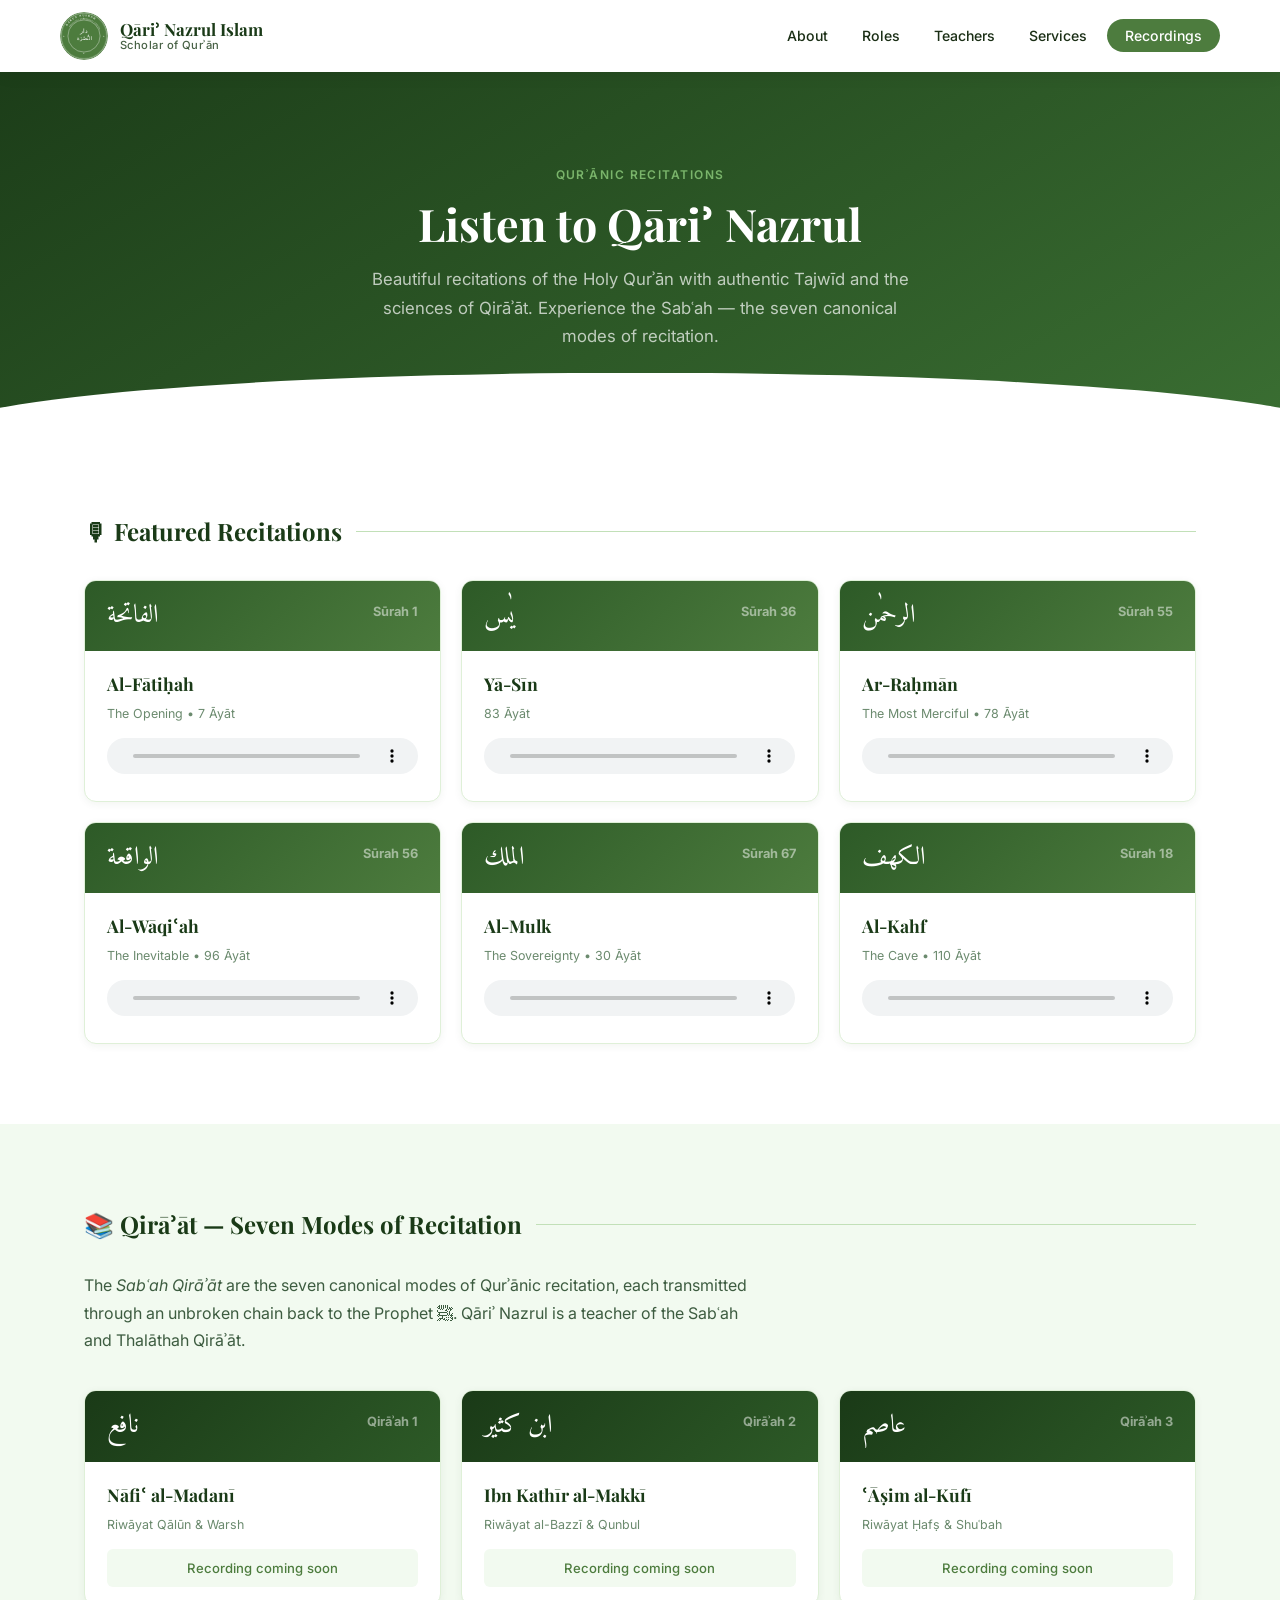
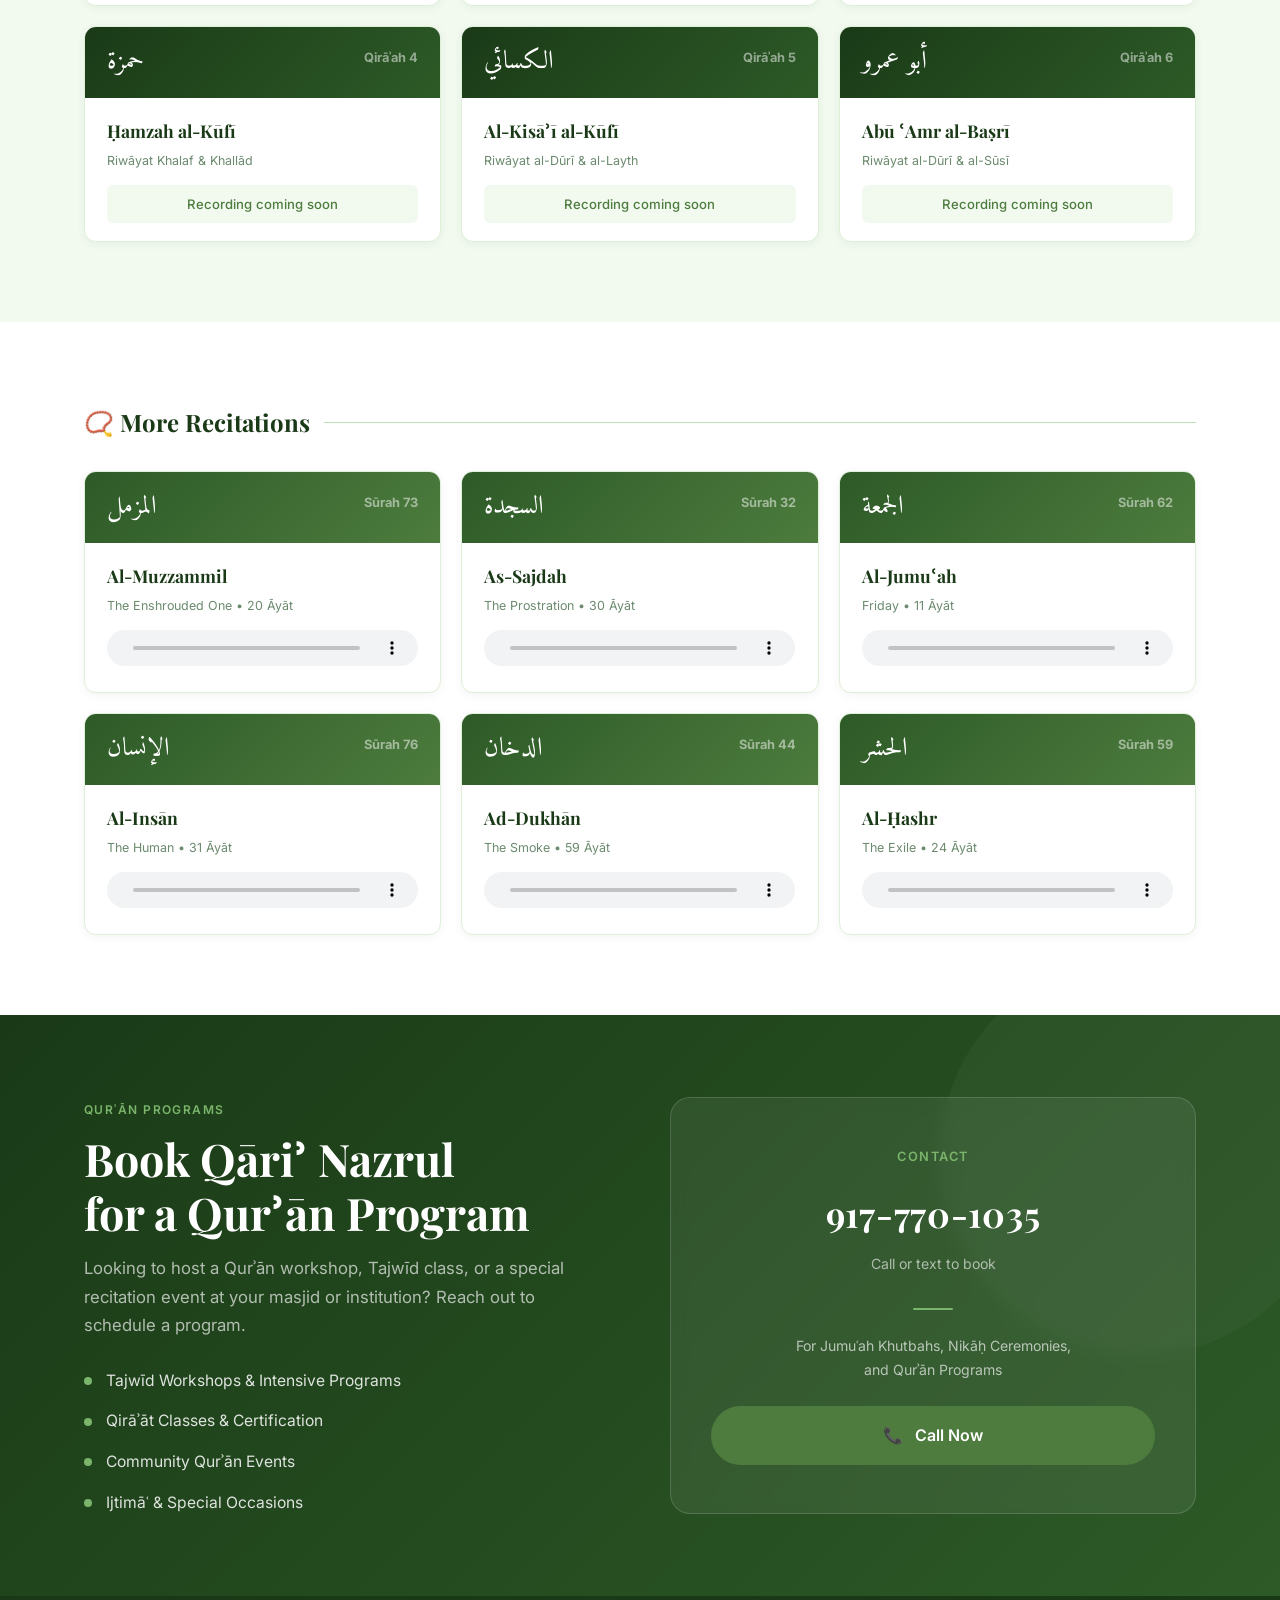
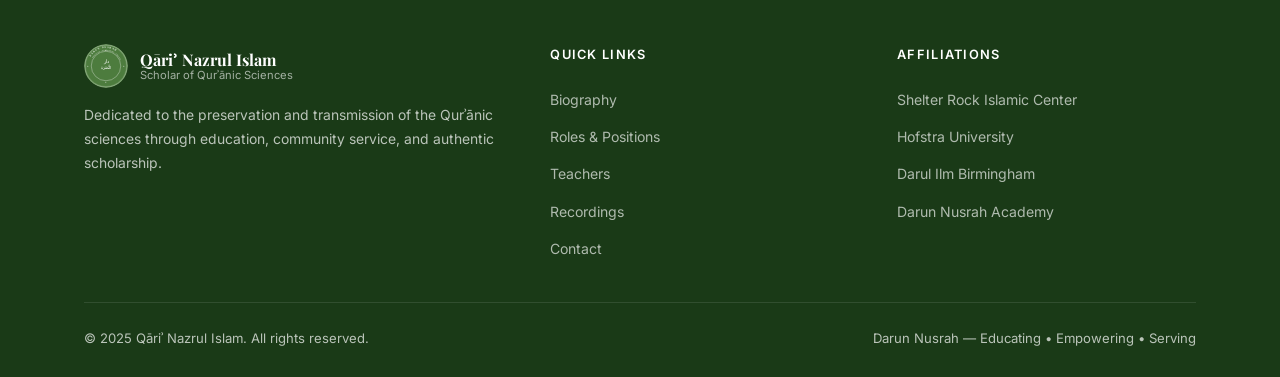
==== recordings.html @ b320df4a "Add Qari Nazrul Islam website with biography, roles, and recordings pages White and green two-page s" ====
<!DOCTYPE html>
<html lang="en">
<head>
  <meta charset="UTF-8">
  <meta name="viewport" content="width=device-width, initial-scale=1.0">
  <title>Recordings — Qāriʾ Nazrul Islam</title>
  <meta name="description" content="Listen to Qurʾānic recitations by Qāriʾ Nazrul Islam — Tajwīd, Sabʿah, and selected Surahs.">
  <link rel="icon" type="image/svg+xml" href="images/logo.svg">
  <link href="https://fonts.googleapis.com/css2?family=Amiri:ital,wght@0,400;0,700;1,400&family=Playfair+Display:ital,wght@0,400;0,600;0,700;1,400&family=Inter:wght@300;400;500;600&display=swap" rel="stylesheet">
  <link rel="stylesheet" href="css/styles.css">
</head>
<body>

  <!-- ── Navbar ──────────────────────────────────────────────── -->
  <nav class="navbar scrolled" id="navbar">
    <div class="nav-inner">
      <a href="index.html" class="nav-brand">
        <div class="nav-logo"><img src="images/logo.svg" alt="Darun Nusrah Logo"></div>
        <div class="nav-name" style="color:var(--green-900)">
          Qāriʾ Nazrul Islam
          <span>Scholar of Qurʾān</span>
        </div>
      </a>
      <button class="hamburger" id="hamburger" aria-label="Toggle menu">
        <span></span><span></span><span></span>
      </button>
      <ul class="nav-links" id="nav-links">
        <li><a href="index.html#about">About</a></li>
        <li><a href="index.html#roles">Roles</a></li>
        <li><a href="index.html#scholars">Teachers</a></li>
        <li><a href="index.html#services">Services</a></li>
        <li><a href="recordings.html" class="btn-nav">Recordings</a></li>
      </ul>
    </div>
  </nav>

  <!-- ── Page Hero ───────────────────────────────────────────── -->
  <section class="page-hero">
    <div class="container">
      <span class="section-label">Qurʾānic Recitations</span>
      <h1 class="section-title">Listen to Qāriʾ Nazrul</h1>
      <p class="section-subtitle">
        Beautiful recitations of the Holy Qurʾān with authentic Tajwīd and the sciences of Qirāʾāt.
        Experience the Sabʿah — the seven canonical modes of recitation.
      </p>
    </div>
  </section>

  <!-- ── Featured Recitations ────────────────────────────────── -->
  <section class="recordings-section" style="padding-top:80px;background:var(--white);">
    <div class="container">
      <h2 class="rec-category-title">🎙 Featured Recitations</h2>
      <div class="rec-grid">

        <div class="rec-card">
          <div class="rec-card-header">
            <div class="rec-arabic">الفاتحة</div>
            <div class="rec-number">Sūrah 1</div>
          </div>
          <div class="rec-card-body">
            <div class="rec-surah-name">Al-Fātiḥah</div>
            <div class="rec-meta">The Opening &bull; 7 Āyāt</div>
            <audio class="rec-audio" controls src="audio/al-fatiha.mp3">
              Your browser does not support the audio element.
            </audio>
          </div>
        </div>

        <div class="rec-card">
          <div class="rec-card-header">
            <div class="rec-arabic">يٰس</div>
            <div class="rec-number">Sūrah 36</div>
          </div>
          <div class="rec-card-body">
            <div class="rec-surah-name">Yā-Sīn</div>
            <div class="rec-meta">83 Āyāt</div>
            <audio class="rec-audio" controls src="audio/yasin.mp3">
              Your browser does not support the audio element.
            </audio>
          </div>
        </div>

        <div class="rec-card">
          <div class="rec-card-header">
            <div class="rec-arabic">الرحمٰن</div>
            <div class="rec-number">Sūrah 55</div>
          </div>
          <div class="rec-card-body">
            <div class="rec-surah-name">Ar-Raḥmān</div>
            <div class="rec-meta">The Most Merciful &bull; 78 Āyāt</div>
            <audio class="rec-audio" controls src="audio/ar-rahman.mp3">
              Your browser does not support the audio element.
            </audio>
          </div>
        </div>

        <div class="rec-card">
          <div class="rec-card-header">
            <div class="rec-arabic">الواقعة</div>
            <div class="rec-number">Sūrah 56</div>
          </div>
          <div class="rec-card-body">
            <div class="rec-surah-name">Al-Wāqiʿah</div>
            <div class="rec-meta">The Inevitable &bull; 96 Āyāt</div>
            <audio class="rec-audio" controls src="audio/al-waqiah.mp3">
              Your browser does not support the audio element.
            </audio>
          </div>
        </div>

        <div class="rec-card">
          <div class="rec-card-header">
            <div class="rec-arabic">الملك</div>
            <div class="rec-number">Sūrah 67</div>
          </div>
          <div class="rec-card-body">
            <div class="rec-surah-name">Al-Mulk</div>
            <div class="rec-meta">The Sovereignty &bull; 30 Āyāt</div>
            <audio class="rec-audio" controls src="audio/al-mulk.mp3">
              Your browser does not support the audio element.
            </audio>
          </div>
        </div>

        <div class="rec-card">
          <div class="rec-card-header">
            <div class="rec-arabic">الكهف</div>
            <div class="rec-number">Sūrah 18</div>
          </div>
          <div class="rec-card-body">
            <div class="rec-surah-name">Al-Kahf</div>
            <div class="rec-meta">The Cave &bull; 110 Āyāt</div>
            <audio class="rec-audio" controls src="audio/al-kahf.mp3">
              Your browser does not support the audio element.
            </audio>
          </div>
        </div>

      </div>
    </div>
  </section>

  <!-- ── Qirāʾāt Recitations ─────────────────────────────────── -->
  <section class="recordings-section" style="background:var(--green-50);padding:80px 0;">
    <div class="container">
      <h2 class="rec-category-title">📚 Qirāʾāt — Seven Modes of Recitation</h2>
      <p style="color:var(--text-mid);margin-bottom:36px;max-width:680px;">
        The <em>Sabʿah Qirāʾāt</em> are the seven canonical modes of Qurʾānic recitation, each
        transmitted through an unbroken chain back to the Prophet ﷺ. Qāriʾ Nazrul is a teacher
        of the Sabʿah and Thalāthah Qirāʾāt.
      </p>
      <div class="rec-grid">

        <div class="rec-card">
          <div class="rec-card-header" style="background:linear-gradient(135deg,#1a3a17,#2d5a27)">
            <div class="rec-arabic">نافع</div>
            <div class="rec-number">Qirāʾah 1</div>
          </div>
          <div class="rec-card-body">
            <div class="rec-surah-name">Nāfiʿ al-Madanī</div>
            <div class="rec-meta">Riwāyat Qālūn &amp; Warsh</div>
            <div class="rec-coming-soon">Recording coming soon</div>
          </div>
        </div>

        <div class="rec-card">
          <div class="rec-card-header" style="background:linear-gradient(135deg,#1a3a17,#2d5a27)">
            <div class="rec-arabic">ابن كثير</div>
            <div class="rec-number">Qirāʾah 2</div>
          </div>
          <div class="rec-card-body">
            <div class="rec-surah-name">Ibn Kathīr al-Makkī</div>
            <div class="rec-meta">Riwāyat al-Bazzī &amp; Qunbul</div>
            <div class="rec-coming-soon">Recording coming soon</div>
          </div>
        </div>

        <div class="rec-card">
          <div class="rec-card-header" style="background:linear-gradient(135deg,#1a3a17,#2d5a27)">
            <div class="rec-arabic">عاصم</div>
            <div class="rec-number">Qirāʾah 3</div>
          </div>
          <div class="rec-card-body">
            <div class="rec-surah-name">ʿĀṣim al-Kūfī</div>
            <div class="rec-meta">Riwāyat Ḥafṣ &amp; Shuʿbah</div>
            <div class="rec-coming-soon">Recording coming soon</div>
          </div>
        </div>

        <div class="rec-card">
          <div class="rec-card-header" style="background:linear-gradient(135deg,#1a3a17,#2d5a27)">
            <div class="rec-arabic">حمزة</div>
            <div class="rec-number">Qirāʾah 4</div>
          </div>
          <div class="rec-card-body">
            <div class="rec-surah-name">Ḥamzah al-Kūfī</div>
            <div class="rec-meta">Riwāyat Khalaf &amp; Khallād</div>
            <div class="rec-coming-soon">Recording coming soon</div>
          </div>
        </div>

        <div class="rec-card">
          <div class="rec-card-header" style="background:linear-gradient(135deg,#1a3a17,#2d5a27)">
            <div class="rec-arabic">الكسائي</div>
            <div class="rec-number">Qirāʾah 5</div>
          </div>
          <div class="rec-card-body">
            <div class="rec-surah-name">Al-Kisāʾī al-Kūfī</div>
            <div class="rec-meta">Riwāyat al-Dūrī &amp; al-Layth</div>
            <div class="rec-coming-soon">Recording coming soon</div>
          </div>
        </div>

        <div class="rec-card">
          <div class="rec-card-header" style="background:linear-gradient(135deg,#1a3a17,#2d5a27)">
            <div class="rec-arabic">أبو عمرو</div>
            <div class="rec-number">Qirāʾah 6</div>
          </div>
          <div class="rec-card-body">
            <div class="rec-surah-name">Abū ʿAmr al-Baṣrī</div>
            <div class="rec-meta">Riwāyat al-Dūrī &amp; al-Sūsī</div>
            <div class="rec-coming-soon">Recording coming soon</div>
          </div>
        </div>

      </div>
    </div>
  </section>

  <!-- ── More Surahs ─────────────────────────────────────────── -->
  <section class="recordings-section" style="background:var(--white);padding:80px 0;">
    <div class="container">
      <h2 class="rec-category-title">📿 More Recitations</h2>
      <div class="rec-grid">

        <div class="rec-card">
          <div class="rec-card-header">
            <div class="rec-arabic">المزمل</div>
            <div class="rec-number">Sūrah 73</div>
          </div>
          <div class="rec-card-body">
            <div class="rec-surah-name">Al-Muzzammil</div>
            <div class="rec-meta">The Enshrouded One &bull; 20 Āyāt</div>
            <audio class="rec-audio" controls src="audio/al-muzzammil.mp3">
              Your browser does not support the audio element.
            </audio>
          </div>
        </div>

        <div class="rec-card">
          <div class="rec-card-header">
            <div class="rec-arabic">السجدة</div>
            <div class="rec-number">Sūrah 32</div>
          </div>
          <div class="rec-card-body">
            <div class="rec-surah-name">As-Sajdah</div>
            <div class="rec-meta">The Prostration &bull; 30 Āyāt</div>
            <audio class="rec-audio" controls src="audio/as-sajdah.mp3">
              Your browser does not support the audio element.
            </audio>
          </div>
        </div>

        <div class="rec-card">
          <div class="rec-card-header">
            <div class="rec-arabic">الجمعة</div>
            <div class="rec-number">Sūrah 62</div>
          </div>
          <div class="rec-card-body">
            <div class="rec-surah-name">Al-Jumuʿah</div>
            <div class="rec-meta">Friday &bull; 11 Āyāt</div>
            <audio class="rec-audio" controls src="audio/al-jumuah.mp3">
              Your browser does not support the audio element.
            </audio>
          </div>
        </div>

        <div class="rec-card">
          <div class="rec-card-header">
            <div class="rec-arabic">الإنسان</div>
            <div class="rec-number">Sūrah 76</div>
          </div>
          <div class="rec-card-body">
            <div class="rec-surah-name">Al-Insān</div>
            <div class="rec-meta">The Human &bull; 31 Āyāt</div>
            <audio class="rec-audio" controls src="audio/al-insan.mp3">
              Your browser does not support the audio element.
            </audio>
          </div>
        </div>

        <div class="rec-card">
          <div class="rec-card-header">
            <div class="rec-arabic">الدخان</div>
            <div class="rec-number">Sūrah 44</div>
          </div>
          <div class="rec-card-body">
            <div class="rec-surah-name">Ad-Dukhān</div>
            <div class="rec-meta">The Smoke &bull; 59 Āyāt</div>
            <audio class="rec-audio" controls src="audio/ad-dukhan.mp3">
              Your browser does not support the audio element.
            </audio>
          </div>
        </div>

        <div class="rec-card">
          <div class="rec-card-header">
            <div class="rec-arabic">الحشر</div>
            <div class="rec-number">Sūrah 59</div>
          </div>
          <div class="rec-card-body">
            <div class="rec-surah-name">Al-Ḥashr</div>
            <div class="rec-meta">The Exile &bull; 24 Āyāt</div>
            <audio class="rec-audio" controls src="audio/al-hashr.mp3">
              Your browser does not support the audio element.
            </audio>
          </div>
        </div>

      </div>
    </div>
  </section>

  <!-- ── Contact CTA ─────────────────────────────────────────── -->
  <section class="services" style="padding:80px 0;">
    <div class="container">
      <div class="services-inner" style="grid-template-columns:1fr 1fr;gap:60px;align-items:center">
        <div>
          <span class="section-label">Qurʾān Programs</span>
          <h2 class="section-title">Book Qāriʾ Nazrul<br>for a Qurʾān Program</h2>
          <p class="section-subtitle">
            Looking to host a Qurʾān workshop, Tajwīd class, or a special recitation event at
            your masjid or institution? Reach out to schedule a program.
          </p>
          <ul class="services-list" style="margin-top:28px">
            <li>Tajwīd Workshops &amp; Intensive Programs</li>
            <li>Qirāʾāt Classes &amp; Certification</li>
            <li>Community Qurʾān Events</li>
            <li>Ijtimāʿ &amp; Special Occasions</li>
          </ul>
        </div>
        <div class="contact-card">
          <div class="contact-card-label">Contact</div>
          <div class="contact-phone">
            <a href="tel:+19177701035">917-770-1035</a>
          </div>
          <p class="contact-subtext">Call or text to book</p>
          <div class="contact-divider"></div>
          <p style="font-size:.88rem;color:rgba(255,255,255,.65);margin-bottom:24px;">
            For Jumuʿah Khutbahs, Nikāḥ Ceremonies,<br>and Qurʾān Programs
          </p>
          <a href="tel:+19177701035" class="btn btn-primary" style="width:100%;justify-content:center;font-size:1rem;">
            📞 &nbsp; Call Now
          </a>
        </div>
      </div>
    </div>
  </section>

  <!-- ── Footer ──────────────────────────────────────────────── -->
  <footer>
    <div class="container">
      <div class="footer-inner">
        <div>
          <div class="footer-brand">
            <div class="footer-logo"><img src="images/logo.svg" alt="Darun Nusrah"></div>
            <div class="footer-brand-name">
              Qāriʾ Nazrul Islam
              <span>Scholar of Qurʾānic Sciences</span>
            </div>
          </div>
          <p class="footer-desc">
            Dedicated to the preservation and transmission of the Qurʾānic sciences through
            education, community service, and authentic scholarship.
          </p>
        </div>
        <div class="footer-col">
          <h4>Quick Links</h4>
          <ul class="footer-links">
            <li><a href="index.html#about">Biography</a></li>
            <li><a href="index.html#roles">Roles &amp; Positions</a></li>
            <li><a href="index.html#scholars">Teachers</a></li>
            <li><a href="recordings.html">Recordings</a></li>
            <li><a href="index.html#services">Contact</a></li>
          </ul>
        </div>
        <div class="footer-col">
          <h4>Affiliations</h4>
          <ul class="footer-links">
            <li><a href="index.html#roles">Shelter Rock Islamic Center</a></li>
            <li><a href="index.html#roles">Hofstra University</a></li>
            <li><a href="index.html#roles">Darul Ilm Birmingham</a></li>
            <li><a href="index.html#roles">Darun Nusrah Academy</a></li>
          </ul>
        </div>
      </div>
      <div class="footer-bottom">
        <span>&copy; 2025 Qāriʾ Nazrul Islam. All rights reserved.</span>
        <span>Darun Nusrah — Educating &bull; Empowering &bull; Serving</span>
      </div>
    </div>
  </footer>

  <script>
    // Hamburger menu
    const hamburger = document.getElementById('hamburger');
    const navLinks  = document.getElementById('nav-links');
    hamburger.addEventListener('click', () => navLinks.classList.toggle('open'));
    navLinks.querySelectorAll('a').forEach(link => {
      link.addEventListener('click', () => navLinks.classList.remove('open'));
    });
  </script>
</body>
</html>
---- css/styles.css ----
/* ─── Variables ─────────────────────────────────────────────── */
:root {
  --green-900: #1a3a17;
  --green-800: #2d5a27;
  --green-700: #3a6e32;
  --green-600: #4d7c3e;   /* logo green */
  --green-500: #5e9450;
  --green-400: #7ab56b;
  --green-200: #c2e0b8;
  --green-100: #dff0d8;
  --green-50:  #f2faf0;
  --white:     #ffffff;
  --off-white: #f9faf8;
  --text-dark: #1a2e15;
  --text-mid:  #3d5c40;
  --text-light:#6b8a6e;
  --shadow:    0 4px 24px rgba(30,70,25,.12);
  --shadow-lg: 0 8px 40px rgba(30,70,25,.18);
  --radius:    12px;
  --font-serif: 'Playfair Display', Georgia, serif;
  --font-sans:  'Inter', -apple-system, BlinkMacSystemFont, sans-serif;
  --font-arabic:'Amiri', 'Times New Roman', serif;
  --transition: .25s ease;
}

/* ─── Reset ─────────────────────────────────────────────────── */
*, *::before, *::after { box-sizing: border-box; margin: 0; padding: 0; }
html { scroll-behavior: smooth; }
body {
  font-family: var(--font-sans);
  color: var(--text-dark);
  background: var(--white);
  line-height: 1.7;
  overflow-x: hidden;
}
img { max-width: 100%; display: block; }
a  { color: inherit; text-decoration: none; }

/* ─── Utility ────────────────────────────────────────────────── */
.container {
  max-width: 1160px;
  margin: 0 auto;
  padding: 0 24px;
}
.section-label {
  display: inline-block;
  font-size: .75rem;
  font-weight: 600;
  letter-spacing: .12em;
  text-transform: uppercase;
  color: var(--green-600);
  margin-bottom: 12px;
}
.section-title {
  font-family: var(--font-serif);
  font-size: clamp(1.9rem, 4vw, 2.8rem);
  font-weight: 700;
  line-height: 1.2;
  color: var(--green-900);
}
.section-subtitle {
  margin-top: 14px;
  font-size: 1.05rem;
  color: var(--text-mid);
  max-width: 560px;
}
.btn {
  display: inline-flex;
  align-items: center;
  gap: 8px;
  padding: 14px 30px;
  border-radius: 50px;
  font-family: var(--font-sans);
  font-size: .95rem;
  font-weight: 600;
  cursor: pointer;
  transition: var(--transition);
  border: 2px solid transparent;
}
.btn-primary {
  background: var(--green-600);
  color: var(--white);
  border-color: var(--green-600);
}
.btn-primary:hover {
  background: var(--green-700);
  border-color: var(--green-700);
  transform: translateY(-2px);
  box-shadow: var(--shadow);
}
.btn-outline {
  background: transparent;
  color: var(--white);
  border-color: rgba(255,255,255,.7);
}
.btn-outline:hover {
  background: rgba(255,255,255,.1);
  border-color: var(--white);
  transform: translateY(-2px);
}
.btn-outline-green {
  background: transparent;
  color: var(--green-600);
  border-color: var(--green-600);
}
.btn-outline-green:hover {
  background: var(--green-600);
  color: var(--white);
  transform: translateY(-2px);
}
.divider {
  width: 56px;
  height: 3px;
  background: linear-gradient(90deg, var(--green-600), var(--green-400));
  border-radius: 2px;
  margin: 20px 0;
}

/* ─── Navbar ─────────────────────────────────────────────────── */
.navbar {
  position: fixed;
  top: 0; left: 0; right: 0;
  z-index: 1000;
  padding: 0 24px;
  transition: background var(--transition), box-shadow var(--transition);
}
.navbar.scrolled {
  background: var(--white);
  box-shadow: 0 2px 16px rgba(0,0,0,.08);
}
.nav-inner {
  max-width: 1160px;
  margin: 0 auto;
  height: 72px;
  display: flex;
  align-items: center;
  justify-content: space-between;
}
.nav-brand {
  display: flex;
  align-items: center;
  gap: 12px;
}
.nav-logo {
  width: 48px;
  height: 48px;
  border-radius: 50%;
  overflow: hidden;
  flex-shrink: 0;
}
.nav-logo img { width: 100%; height: 100%; object-fit: cover; }
.nav-name {
  font-family: var(--font-serif);
  font-size: 1.05rem;
  font-weight: 700;
  color: var(--white);
  line-height: 1.2;
  transition: color var(--transition);
}
.navbar.scrolled .nav-name { color: var(--green-900); }
.nav-name span {
  display: block;
  font-family: var(--font-sans);
  font-size: .7rem;
  font-weight: 500;
  opacity: .8;
  letter-spacing: .04em;
}
.nav-links {
  display: flex;
  align-items: center;
  gap: 6px;
  list-style: none;
}
.nav-links a {
  padding: 8px 14px;
  border-radius: 6px;
  font-size: .88rem;
  font-weight: 500;
  color: rgba(255,255,255,.9);
  transition: var(--transition);
}
.navbar.scrolled .nav-links a { color: var(--text-dark); }
.nav-links a:hover {
  background: rgba(255,255,255,.15);
  color: var(--white);
}
.navbar.scrolled .nav-links a:hover {
  background: var(--green-50);
  color: var(--green-700);
}
.nav-links .btn-nav {
  background: var(--green-600);
  color: var(--white) !important;
  padding: 8px 18px;
  border-radius: 50px;
}
.nav-links .btn-nav:hover {
  background: var(--green-700) !important;
  color: var(--white) !important;
}
.hamburger {
  display: none;
  flex-direction: column;
  gap: 5px;
  background: none;
  border: none;
  cursor: pointer;
  padding: 4px;
}
.hamburger span {
  display: block;
  width: 24px;
  height: 2px;
  background: var(--white);
  border-radius: 2px;
  transition: var(--transition);
}
.navbar.scrolled .hamburger span { background: var(--green-900); }

/* ─── Hero ────────────────────────────────────────────────────── */
.hero {
  min-height: 100vh;
  background: linear-gradient(150deg, var(--green-900) 0%, var(--green-800) 40%, var(--green-700) 100%);
  display: flex;
  align-items: center;
  position: relative;
  overflow: hidden;
}
.hero::before {
  content: '';
  position: absolute;
  inset: 0;
  background-image:
    radial-gradient(circle at 20% 50%, rgba(255,255,255,.03) 1px, transparent 1px),
    radial-gradient(circle at 80% 20%, rgba(255,255,255,.03) 1px, transparent 1px);
  background-size: 60px 60px, 80px 80px;
}
.hero::after {
  content: '';
  position: absolute;
  bottom: -2px; left: 0; right: 0;
  height: 80px;
  background: var(--white);
  clip-path: ellipse(55% 100% at 50% 100%);
}
.hero-inner {
  position: relative;
  z-index: 1;
  text-align: center;
  padding: 120px 24px 100px;
  max-width: 800px;
  margin: 0 auto;
}
.hero-logo {
  width: 110px;
  height: 110px;
  border-radius: 50%;
  margin: 0 auto 32px;
  border: 3px solid rgba(255,255,255,.3);
  box-shadow: 0 0 0 8px rgba(255,255,255,.07), var(--shadow-lg);
  overflow: hidden;
  background: var(--green-600);
}
.hero-logo img { width: 100%; height: 100%; object-fit: cover; }
.hero-eyebrow {
  display: inline-block;
  font-size: .8rem;
  font-weight: 600;
  letter-spacing: .16em;
  text-transform: uppercase;
  color: var(--green-400);
  margin-bottom: 16px;
}
.hero-title {
  font-family: var(--font-serif);
  font-size: clamp(2.4rem, 6vw, 4rem);
  font-weight: 700;
  color: var(--white);
  line-height: 1.1;
  margin-bottom: 20px;
}
.hero-subtitle {
  font-size: clamp(1rem, 2vw, 1.2rem);
  color: rgba(255,255,255,.75);
  margin-bottom: 14px;
}
.hero-tagline {
  font-family: var(--font-arabic);
  font-size: 1.1rem;
  color: var(--green-400);
  margin-bottom: 40px;
  font-style: italic;
}
.hero-actions {
  display: flex;
  gap: 14px;
  justify-content: center;
  flex-wrap: wrap;
}
.hero-scroll {
  position: absolute;
  bottom: 100px;
  left: 50%;
  transform: translateX(-50%);
  display: flex;
  flex-direction: column;
  align-items: center;
  gap: 8px;
  color: rgba(255,255,255,.5);
  font-size: .75rem;
  letter-spacing: .08em;
  animation: bounce 2.5s infinite;
}
.hero-scroll::after {
  content: '';
  width: 1.5px;
  height: 32px;
  background: rgba(255,255,255,.3);
}
@keyframes bounce {
  0%, 100% { transform: translateX(-50%) translateY(0); }
  50%       { transform: translateX(-50%) translateY(6px); }
}

/* ─── About ─────────────────────────────────────────────────── */
.about {
  padding: 100px 0;
  background: var(--white);
}
.about-grid {
  display: grid;
  grid-template-columns: 1fr 1.6fr;
  gap: 72px;
  align-items: center;
}
.about-visual {
  position: relative;
}
.about-portrait {
  width: 100%;
  aspect-ratio: 3/4;
  border-radius: var(--radius);
  background: linear-gradient(135deg, var(--green-50), var(--green-100));
  display: flex;
  align-items: center;
  justify-content: center;
  box-shadow: var(--shadow-lg);
  overflow: hidden;
}
.about-portrait-logo {
  width: 65%;
  opacity: .25;
}
.about-badge {
  position: absolute;
  bottom: -20px;
  right: -20px;
  background: var(--green-600);
  color: var(--white);
  border-radius: var(--radius);
  padding: 20px 24px;
  box-shadow: var(--shadow);
  text-align: center;
}
.about-badge-num {
  font-family: var(--font-serif);
  font-size: 2.4rem;
  font-weight: 700;
  line-height: 1;
}
.about-badge-text {
  font-size: .78rem;
  opacity: .85;
  margin-top: 4px;
}
.about-body p {
  color: var(--text-mid);
  margin-bottom: 18px;
  font-size: 1.02rem;
}
.about-body p:last-child { margin-bottom: 0; }
.about-highlight {
  display: flex;
  gap: 16px;
  background: var(--green-50);
  border-left: 4px solid var(--green-600);
  border-radius: 0 var(--radius) var(--radius) 0;
  padding: 18px 22px;
  margin: 24px 0;
}
.about-highlight-icon {
  font-size: 1.4rem;
  flex-shrink: 0;
}
.about-highlight p {
  margin: 0;
  font-size: .95rem;
  font-style: italic;
  color: var(--green-800);
}

/* ─── Roles ─────────────────────────────────────────────────── */
.roles {
  padding: 100px 0;
  background: var(--green-50);
}
.roles-header { text-align: center; margin-bottom: 56px; }
.roles-header .section-subtitle { margin: 14px auto 0; }
.roles-grid {
  display: grid;
  grid-template-columns: repeat(3, 1fr);
  gap: 24px;
}
.role-card {
  background: var(--white);
  border-radius: var(--radius);
  padding: 32px 28px;
  box-shadow: var(--shadow);
  transition: var(--transition);
  border-top: 4px solid var(--green-200);
  position: relative;
  overflow: hidden;
}
.role-card::after {
  content: '';
  position: absolute;
  top: 0; left: 0; right: 0;
  height: 4px;
  background: linear-gradient(90deg, var(--green-600), var(--green-400));
  transform: scaleX(0);
  transform-origin: left;
  transition: transform var(--transition);
}
.role-card:hover { transform: translateY(-4px); box-shadow: var(--shadow-lg); }
.role-card:hover::after { transform: scaleX(1); }
.role-icon {
  width: 52px;
  height: 52px;
  border-radius: 12px;
  background: var(--green-50);
  display: flex;
  align-items: center;
  justify-content: center;
  font-size: 1.5rem;
  margin-bottom: 20px;
}
.role-title {
  font-family: var(--font-serif);
  font-size: 1.12rem;
  font-weight: 700;
  color: var(--green-900);
  margin-bottom: 6px;
}
.role-org {
  font-size: .82rem;
  font-weight: 600;
  color: var(--green-600);
  letter-spacing: .04em;
  text-transform: uppercase;
  margin-bottom: 12px;
}
.role-desc {
  font-size: .9rem;
  color: var(--text-light);
  line-height: 1.6;
}

/* ─── Teachers ────────────────────────────────────────────────── */
.teachers {
  padding: 100px 0;
  background: var(--white);
}
.teachers-header { margin-bottom: 48px; }
.teachers-grid {
  display: grid;
  grid-template-columns: repeat(4, 1fr);
  gap: 20px;
  margin-top: 48px;
}
.teacher-card {
  background: var(--green-50);
  border-radius: var(--radius);
  padding: 28px 20px;
  text-align: center;
  transition: var(--transition);
}
.teacher-card:hover { background: var(--green-100); transform: translateY(-2px); }
.teacher-initial {
  width: 56px;
  height: 56px;
  border-radius: 50%;
  background: var(--green-600);
  color: var(--white);
  font-family: var(--font-serif);
  font-size: 1.4rem;
  display: flex;
  align-items: center;
  justify-content: center;
  margin: 0 auto 16px;
}
.teacher-name {
  font-family: var(--font-serif);
  font-size: 1rem;
  font-weight: 700;
  color: var(--green-900);
  margin-bottom: 6px;
}
.teacher-role { font-size: .82rem; color: var(--text-light); }

/* ─── Services ────────────────────────────────────────────────── */
.services {
  padding: 100px 0;
  background: linear-gradient(135deg, var(--green-900) 0%, var(--green-800) 100%);
  position: relative;
  overflow: hidden;
}
.services::before {
  content: '';
  position: absolute;
  top: -60px; right: -60px;
  width: 400px; height: 400px;
  border-radius: 50%;
  background: rgba(255,255,255,.03);
}
.services-inner {
  position: relative;
  z-index: 1;
  display: grid;
  grid-template-columns: 1fr 1fr;
  gap: 80px;
  align-items: center;
}
.services .section-label { color: var(--green-400); }
.services .section-title { color: var(--white); }
.services .section-subtitle { color: rgba(255,255,255,.65); }
.services-list {
  list-style: none;
  margin-top: 32px;
  display: flex;
  flex-direction: column;
  gap: 14px;
}
.services-list li {
  display: flex;
  align-items: center;
  gap: 14px;
  color: rgba(255,255,255,.85);
  font-size: .98rem;
}
.services-list li::before {
  content: '';
  width: 8px;
  height: 8px;
  border-radius: 50%;
  background: var(--green-400);
  flex-shrink: 0;
}
.contact-card {
  background: rgba(255,255,255,.07);
  border: 1px solid rgba(255,255,255,.15);
  border-radius: 20px;
  padding: 48px 40px;
  text-align: center;
  backdrop-filter: blur(8px);
}
.contact-card-label {
  font-size: .8rem;
  font-weight: 600;
  letter-spacing: .12em;
  text-transform: uppercase;
  color: var(--green-400);
  margin-bottom: 16px;
}
.contact-phone {
  font-family: var(--font-serif);
  font-size: 2.2rem;
  font-weight: 700;
  color: var(--white);
  margin-bottom: 8px;
  letter-spacing: .02em;
}
.contact-phone a {
  color: inherit;
  transition: color var(--transition);
}
.contact-phone a:hover { color: var(--green-400); }
.contact-subtext {
  font-size: .88rem;
  color: rgba(255,255,255,.6);
  margin-bottom: 32px;
}
.contact-divider {
  width: 40px;
  height: 2px;
  background: var(--green-400);
  margin: 24px auto;
  border-radius: 2px;
}
.contact-card .btn-primary { width: 100%; justify-content: center; font-size: 1rem; }

/* ─── Recordings CTA ─────────────────────────────────────────── */
.recordings-cta {
  padding: 80px 0;
  background: var(--off-white);
}
.recordings-cta-inner {
  display: flex;
  align-items: center;
  justify-content: space-between;
  gap: 32px;
  flex-wrap: wrap;
}
.recordings-cta-text .section-title { font-size: 1.9rem; }
.recordings-cta-text p { color: var(--text-mid); margin-top: 10px; }

/* ─── Footer ─────────────────────────────────────────────────── */
footer {
  background: var(--green-900);
  color: rgba(255,255,255,.7);
  padding: 48px 0 28px;
}
.footer-inner {
  display: grid;
  grid-template-columns: 1.4fr 1fr 1fr;
  gap: 48px;
  margin-bottom: 40px;
}
.footer-brand {
  display: flex;
  align-items: center;
  gap: 12px;
  margin-bottom: 16px;
}
.footer-logo {
  width: 44px;
  height: 44px;
  border-radius: 50%;
  overflow: hidden;
}
.footer-logo img { width: 100%; }
.footer-brand-name {
  font-family: var(--font-serif);
  font-size: 1rem;
  font-weight: 700;
  color: var(--white);
  line-height: 1.2;
}
.footer-brand-name span {
  display: block;
  font-family: var(--font-sans);
  font-size: .7rem;
  font-weight: 400;
  opacity: .6;
}
.footer-desc { font-size: .87rem; line-height: 1.7; }
.footer-col h4 {
  font-size: .8rem;
  font-weight: 600;
  letter-spacing: .1em;
  text-transform: uppercase;
  color: var(--white);
  margin-bottom: 20px;
}
.footer-links {
  list-style: none;
  display: flex;
  flex-direction: column;
  gap: 10px;
}
.footer-links a {
  font-size: .88rem;
  color: rgba(255,255,255,.65);
  transition: color var(--transition);
}
.footer-links a:hover { color: var(--green-400); }
.footer-bottom {
  border-top: 1px solid rgba(255,255,255,.1);
  padding-top: 24px;
  display: flex;
  align-items: center;
  justify-content: space-between;
  font-size: .82rem;
  flex-wrap: wrap;
  gap: 12px;
}
.footer-bottom a { color: var(--green-400); }

/* ─── Recordings Page ────────────────────────────────────────── */
.page-hero {
  padding: 160px 0 80px;
  background: linear-gradient(150deg, var(--green-900), var(--green-700));
  text-align: center;
  position: relative;
  overflow: hidden;
}
.page-hero::after {
  content: '';
  position: absolute;
  bottom: -2px; left: 0; right: 0;
  height: 60px;
  background: var(--white);
  clip-path: ellipse(55% 100% at 50% 100%);
}
.page-hero .section-label { color: var(--green-400); }
.page-hero .section-title { color: var(--white); max-width: 600px; margin: 0 auto; }
.page-hero .section-subtitle { color: rgba(255,255,255,.7); margin: 14px auto 0; }

.recordings-section { padding: 80px 0; }
.recordings-section + .recordings-section { padding-top: 0; }

.rec-category-title {
  font-family: var(--font-serif);
  font-size: 1.5rem;
  font-weight: 700;
  color: var(--green-900);
  margin-bottom: 28px;
  display: flex;
  align-items: center;
  gap: 14px;
}
.rec-category-title::after {
  content: '';
  flex: 1;
  height: 1px;
  background: var(--green-200);
}

.rec-grid {
  display: grid;
  grid-template-columns: repeat(3, 1fr);
  gap: 20px;
}
.rec-card {
  background: var(--white);
  border: 1px solid var(--green-100);
  border-radius: var(--radius);
  overflow: hidden;
  transition: var(--transition);
  box-shadow: 0 2px 8px rgba(30,70,25,.06);
}
.rec-card:hover { transform: translateY(-3px); box-shadow: var(--shadow); }
.rec-card-header {
  background: linear-gradient(135deg, var(--green-800), var(--green-600));
  padding: 20px 22px;
  display: flex;
  align-items: flex-start;
  justify-content: space-between;
}
.rec-arabic {
  font-family: var(--font-arabic);
  font-size: 1.6rem;
  color: var(--white);
  direction: rtl;
  line-height: 1.2;
}
.rec-number {
  font-size: .8rem;
  font-weight: 700;
  color: rgba(255,255,255,.5);
  font-family: var(--font-sans);
}
.rec-card-body { padding: 18px 22px; }
.rec-surah-name {
  font-family: var(--font-serif);
  font-size: 1.1rem;
  font-weight: 700;
  color: var(--green-900);
  margin-bottom: 4px;
}
.rec-meta {
  font-size: .78rem;
  color: var(--text-light);
  margin-bottom: 14px;
}
.rec-audio {
  width: 100%;
  height: 36px;
  accent-color: var(--green-600);
}
.rec-coming-soon {
  background: var(--green-50);
  border-radius: 6px;
  padding: 8px 14px;
  font-size: .82rem;
  color: var(--green-600);
  font-weight: 500;
  text-align: center;
  border: 1px dashed var(--green-300);
}

/* ─── Responsive ─────────────────────────────────────────────── */
@media (max-width: 1024px) {
  .about-grid          { grid-template-columns: 1fr; gap: 48px; }
  .about-visual        { max-width: 380px; margin: 0 auto; }
  .roles-grid          { grid-template-columns: repeat(2, 1fr); }
  .teachers-grid       { grid-template-columns: repeat(2, 1fr); }
  .services-inner      { grid-template-columns: 1fr; gap: 48px; }
  .footer-inner        { grid-template-columns: 1fr 1fr; }
  .rec-grid            { grid-template-columns: repeat(2, 1fr); }
}
@media (max-width: 768px) {
  .hamburger           { display: flex; }
  .nav-links           { display: none; position: absolute; top: 72px; left: 0; right: 0;
                         background: var(--white); flex-direction: column; padding: 16px;
                         box-shadow: 0 8px 24px rgba(0,0,0,.12); }
  .nav-links.open      { display: flex; }
  .nav-links a         { color: var(--text-dark) !important; padding: 12px 16px; border-radius: 8px; }
  .nav-links a:hover   { background: var(--green-50) !important; color: var(--green-700) !important; }
  .roles-grid          { grid-template-columns: 1fr; }
  .teachers-grid       { grid-template-columns: 1fr 1fr; }
  .footer-inner        { grid-template-columns: 1fr; gap: 32px; }
  .rec-grid            { grid-template-columns: 1fr; }
  .recordings-cta-inner{ flex-direction: column; text-align: center; }
  .hero-actions        { flex-direction: column; align-items: center; }
}
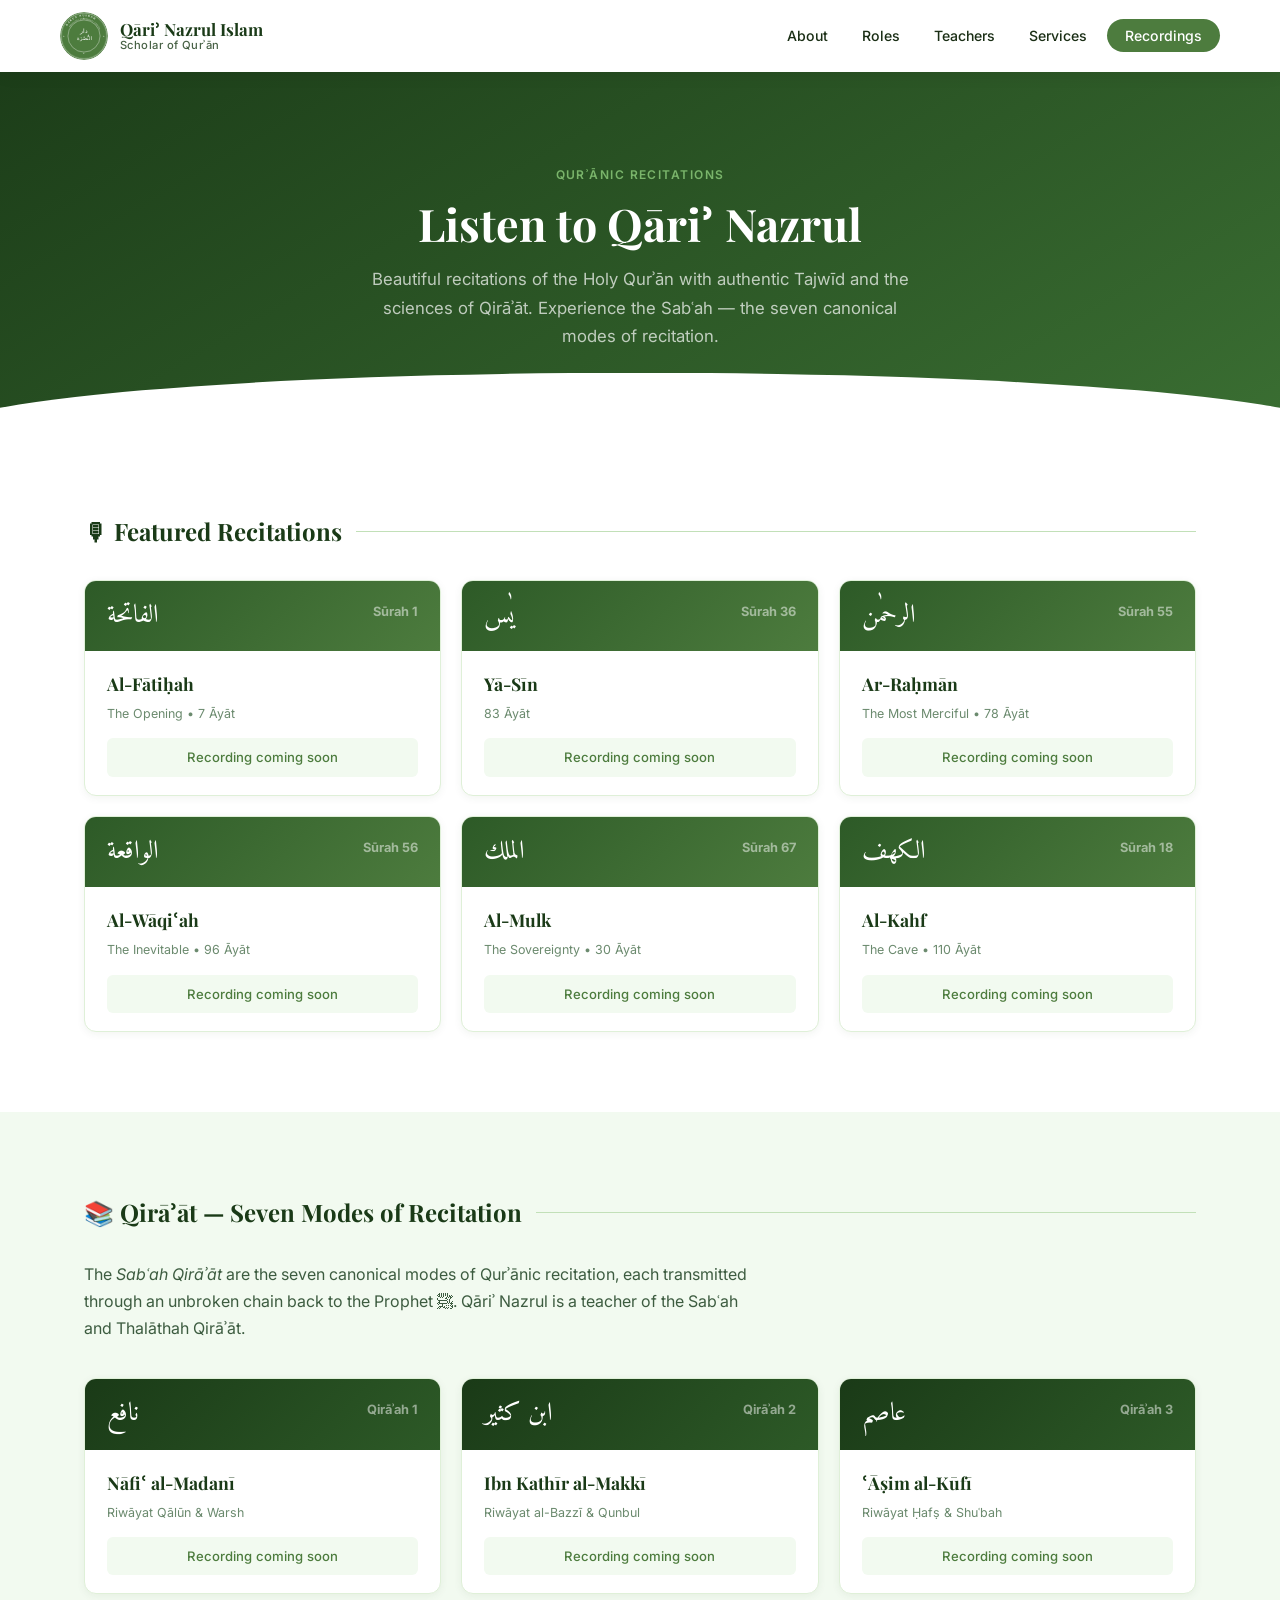
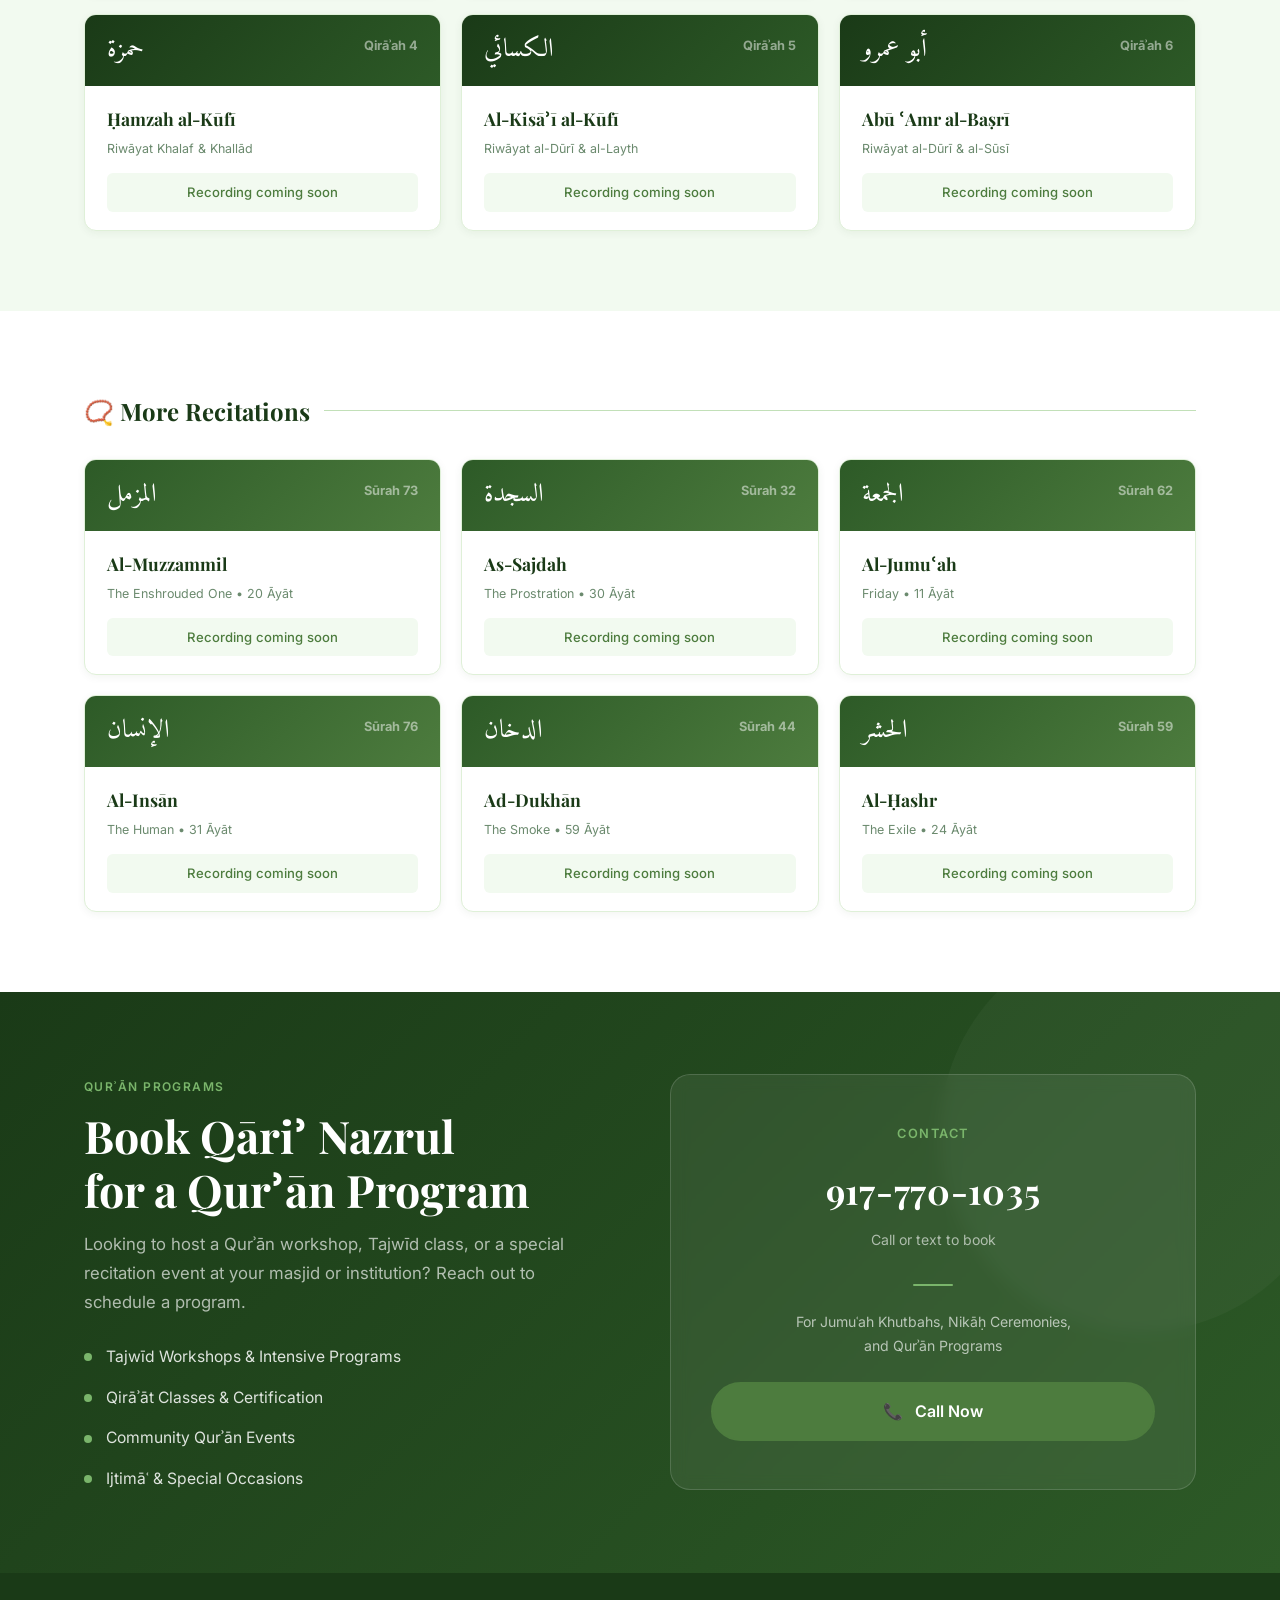
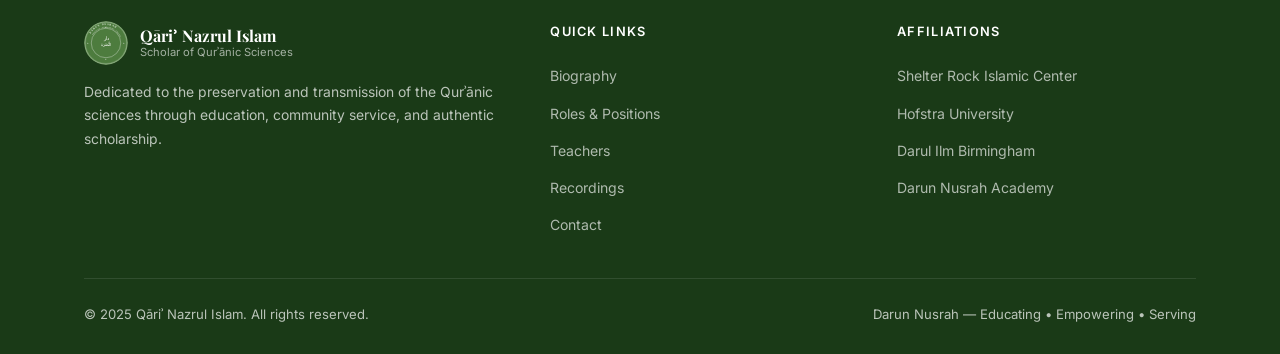
==== commit bd31db78: "Set all recordings to coming soon Co-Authored-By: Claude Sonnet 4.6 <noreply@anthropic.com>" ====
--- a/recordings.html
+++ b/recordings.html
@@ -60,9 +60,7 @@
           <div class="rec-card-body">
             <div class="rec-surah-name">Al-Fātiḥah</div>
             <div class="rec-meta">The Opening &bull; 7 Āyāt</div>
-            <audio class="rec-audio" controls src="audio/al-fatiha.mp3">
-              Your browser does not support the audio element.
-            </audio>
+            <div class="rec-coming-soon">Recording coming soon</div>
           </div>
         </div>
 
@@ -74,9 +72,7 @@
           <div class="rec-card-body">
             <div class="rec-surah-name">Yā-Sīn</div>
             <div class="rec-meta">83 Āyāt</div>
-            <audio class="rec-audio" controls src="audio/yasin.mp3">
-              Your browser does not support the audio element.
-            </audio>
+            <div class="rec-coming-soon">Recording coming soon</div>
           </div>
         </div>
 
@@ -88,9 +84,7 @@
           <div class="rec-card-body">
             <div class="rec-surah-name">Ar-Raḥmān</div>
             <div class="rec-meta">The Most Merciful &bull; 78 Āyāt</div>
-            <audio class="rec-audio" controls src="audio/ar-rahman.mp3">
-              Your browser does not support the audio element.
-            </audio>
+            <div class="rec-coming-soon">Recording coming soon</div>
           </div>
         </div>
 
@@ -102,9 +96,7 @@
           <div class="rec-card-body">
             <div class="rec-surah-name">Al-Wāqiʿah</div>
             <div class="rec-meta">The Inevitable &bull; 96 Āyāt</div>
-            <audio class="rec-audio" controls src="audio/al-waqiah.mp3">
-              Your browser does not support the audio element.
-            </audio>
+            <div class="rec-coming-soon">Recording coming soon</div>
           </div>
         </div>
 
@@ -116,9 +108,7 @@
           <div class="rec-card-body">
             <div class="rec-surah-name">Al-Mulk</div>
             <div class="rec-meta">The Sovereignty &bull; 30 Āyāt</div>
-            <audio class="rec-audio" controls src="audio/al-mulk.mp3">
-              Your browser does not support the audio element.
-            </audio>
+            <div class="rec-coming-soon">Recording coming soon</div>
           </div>
         </div>
 
@@ -130,9 +120,7 @@
           <div class="rec-card-body">
             <div class="rec-surah-name">Al-Kahf</div>
             <div class="rec-meta">The Cave &bull; 110 Āyāt</div>
-            <audio class="rec-audio" controls src="audio/al-kahf.mp3">
-              Your browser does not support the audio element.
-            </audio>
+            <div class="rec-coming-soon">Recording coming soon</div>
           </div>
         </div>
 
@@ -241,9 +229,7 @@
           <div class="rec-card-body">
             <div class="rec-surah-name">Al-Muzzammil</div>
             <div class="rec-meta">The Enshrouded One &bull; 20 Āyāt</div>
-            <audio class="rec-audio" controls src="audio/al-muzzammil.mp3">
-              Your browser does not support the audio element.
-            </audio>
+            <div class="rec-coming-soon">Recording coming soon</div>
           </div>
         </div>
 
@@ -255,9 +241,7 @@
           <div class="rec-card-body">
             <div class="rec-surah-name">As-Sajdah</div>
             <div class="rec-meta">The Prostration &bull; 30 Āyāt</div>
-            <audio class="rec-audio" controls src="audio/as-sajdah.mp3">
-              Your browser does not support the audio element.
-            </audio>
+            <div class="rec-coming-soon">Recording coming soon</div>
           </div>
         </div>
 
@@ -269,9 +253,7 @@
           <div class="rec-card-body">
             <div class="rec-surah-name">Al-Jumuʿah</div>
             <div class="rec-meta">Friday &bull; 11 Āyāt</div>
-            <audio class="rec-audio" controls src="audio/al-jumuah.mp3">
-              Your browser does not support the audio element.
-            </audio>
+            <div class="rec-coming-soon">Recording coming soon</div>
           </div>
         </div>
 
@@ -283,9 +265,7 @@
           <div class="rec-card-body">
             <div class="rec-surah-name">Al-Insān</div>
             <div class="rec-meta">The Human &bull; 31 Āyāt</div>
-            <audio class="rec-audio" controls src="audio/al-insan.mp3">
-              Your browser does not support the audio element.
-            </audio>
+            <div class="rec-coming-soon">Recording coming soon</div>
           </div>
         </div>
 
@@ -297,9 +277,7 @@
           <div class="rec-card-body">
             <div class="rec-surah-name">Ad-Dukhān</div>
             <div class="rec-meta">The Smoke &bull; 59 Āyāt</div>
-            <audio class="rec-audio" controls src="audio/ad-dukhan.mp3">
-              Your browser does not support the audio element.
-            </audio>
+            <div class="rec-coming-soon">Recording coming soon</div>
           </div>
         </div>
 
@@ -311,9 +289,7 @@
           <div class="rec-card-body">
             <div class="rec-surah-name">Al-Ḥashr</div>
             <div class="rec-meta">The Exile &bull; 24 Āyāt</div>
-            <audio class="rec-audio" controls src="audio/al-hashr.mp3">
-              Your browser does not support the audio element.
-            </audio>
+            <div class="rec-coming-soon">Recording coming soon</div>
           </div>
         </div>
 
--- a/css/styles.css
+++ b/css/styles.css
@@ -507,6 +507,25 @@
   margin-bottom: 6px;
 }
 .teacher-role { font-size: .82rem; color: var(--text-light); }
+.teacher-role-boxes { display: flex; flex-direction: column; gap: 8px; margin: 12px 0 8px; }
+.teacher-role-box {
+  background: var(--white);
+  border: 1.5px solid var(--green-200);
+  border-radius: 8px;
+  padding: 8px 12px;
+  text-align: left;
+}
+.teacher-role-box-title {
+  font-size: .78rem;
+  font-weight: 700;
+  color: var(--green-800);
+  line-height: 1.3;
+}
+.teacher-role-box-org {
+  font-size: .72rem;
+  color: var(--text-light);
+  margin-top: 2px;
+}
 
 /* ─── Services ────────────────────────────────────────────────── */
 .services {
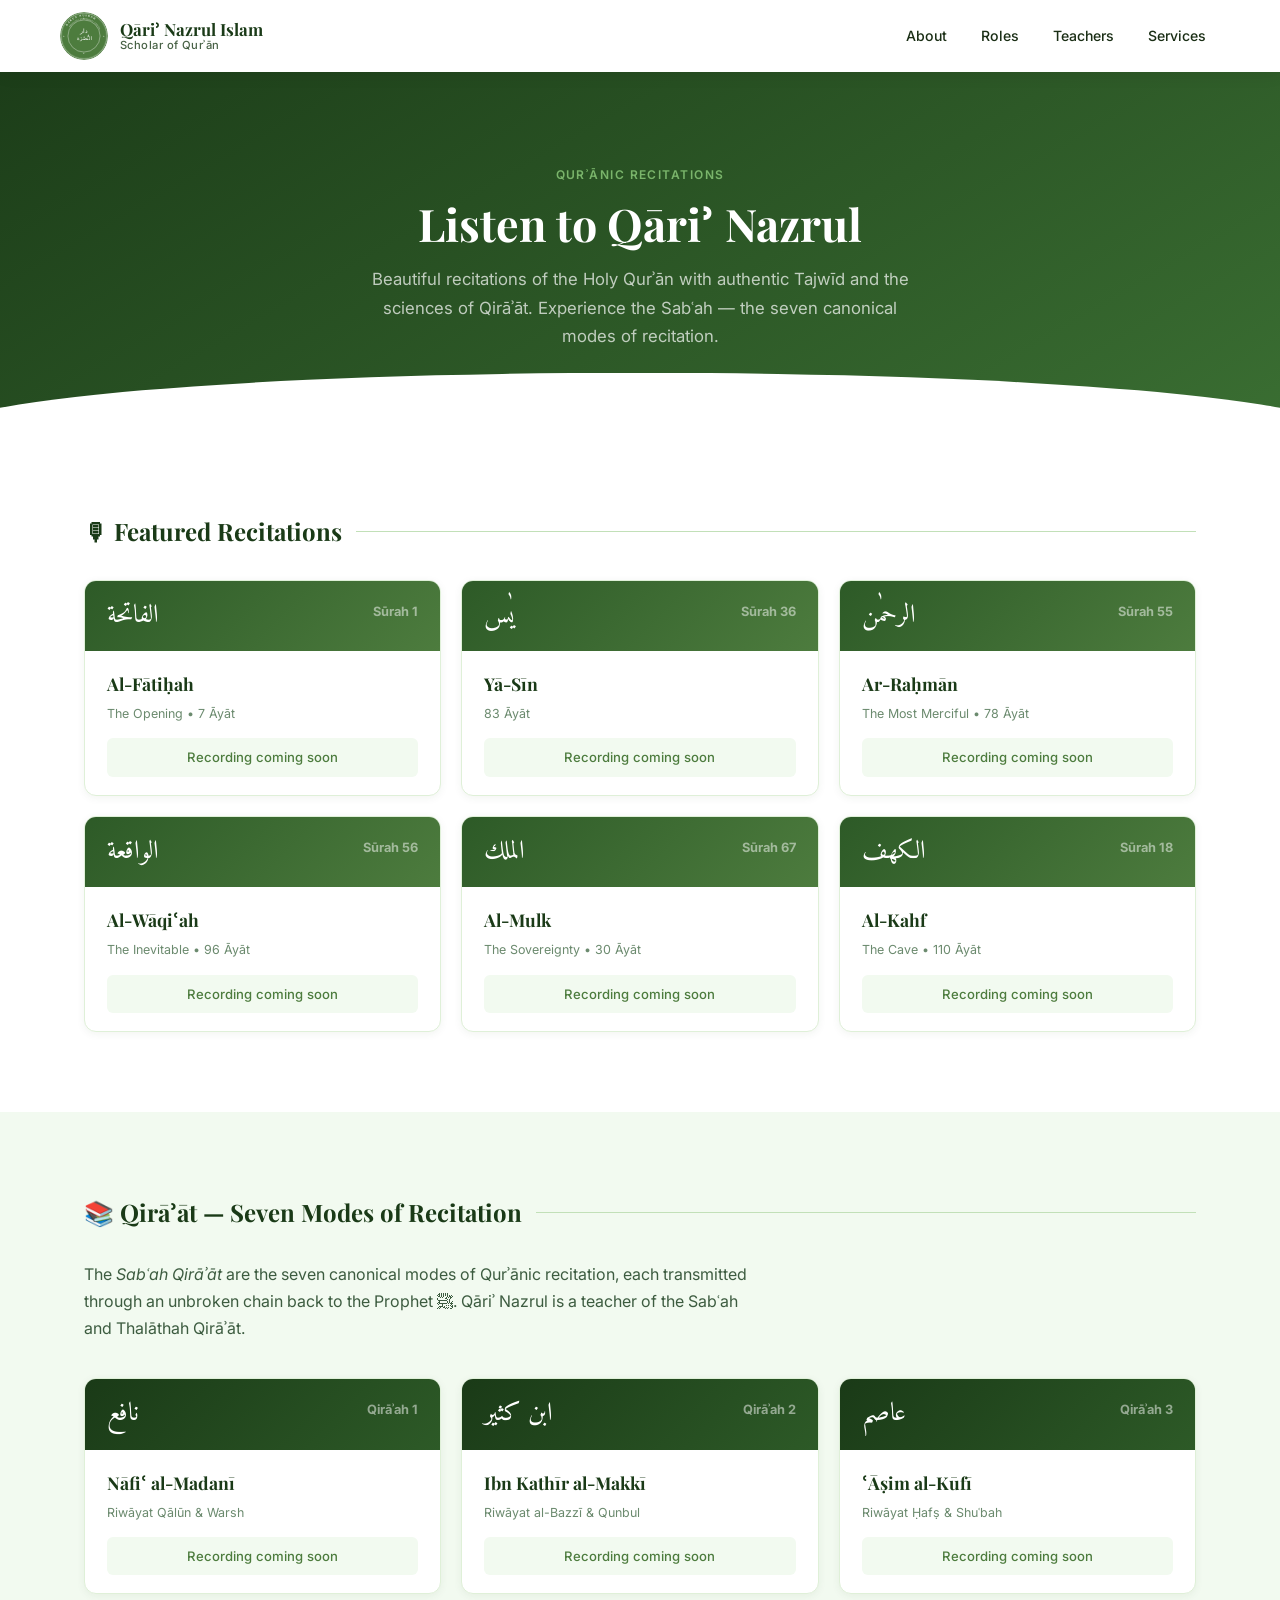
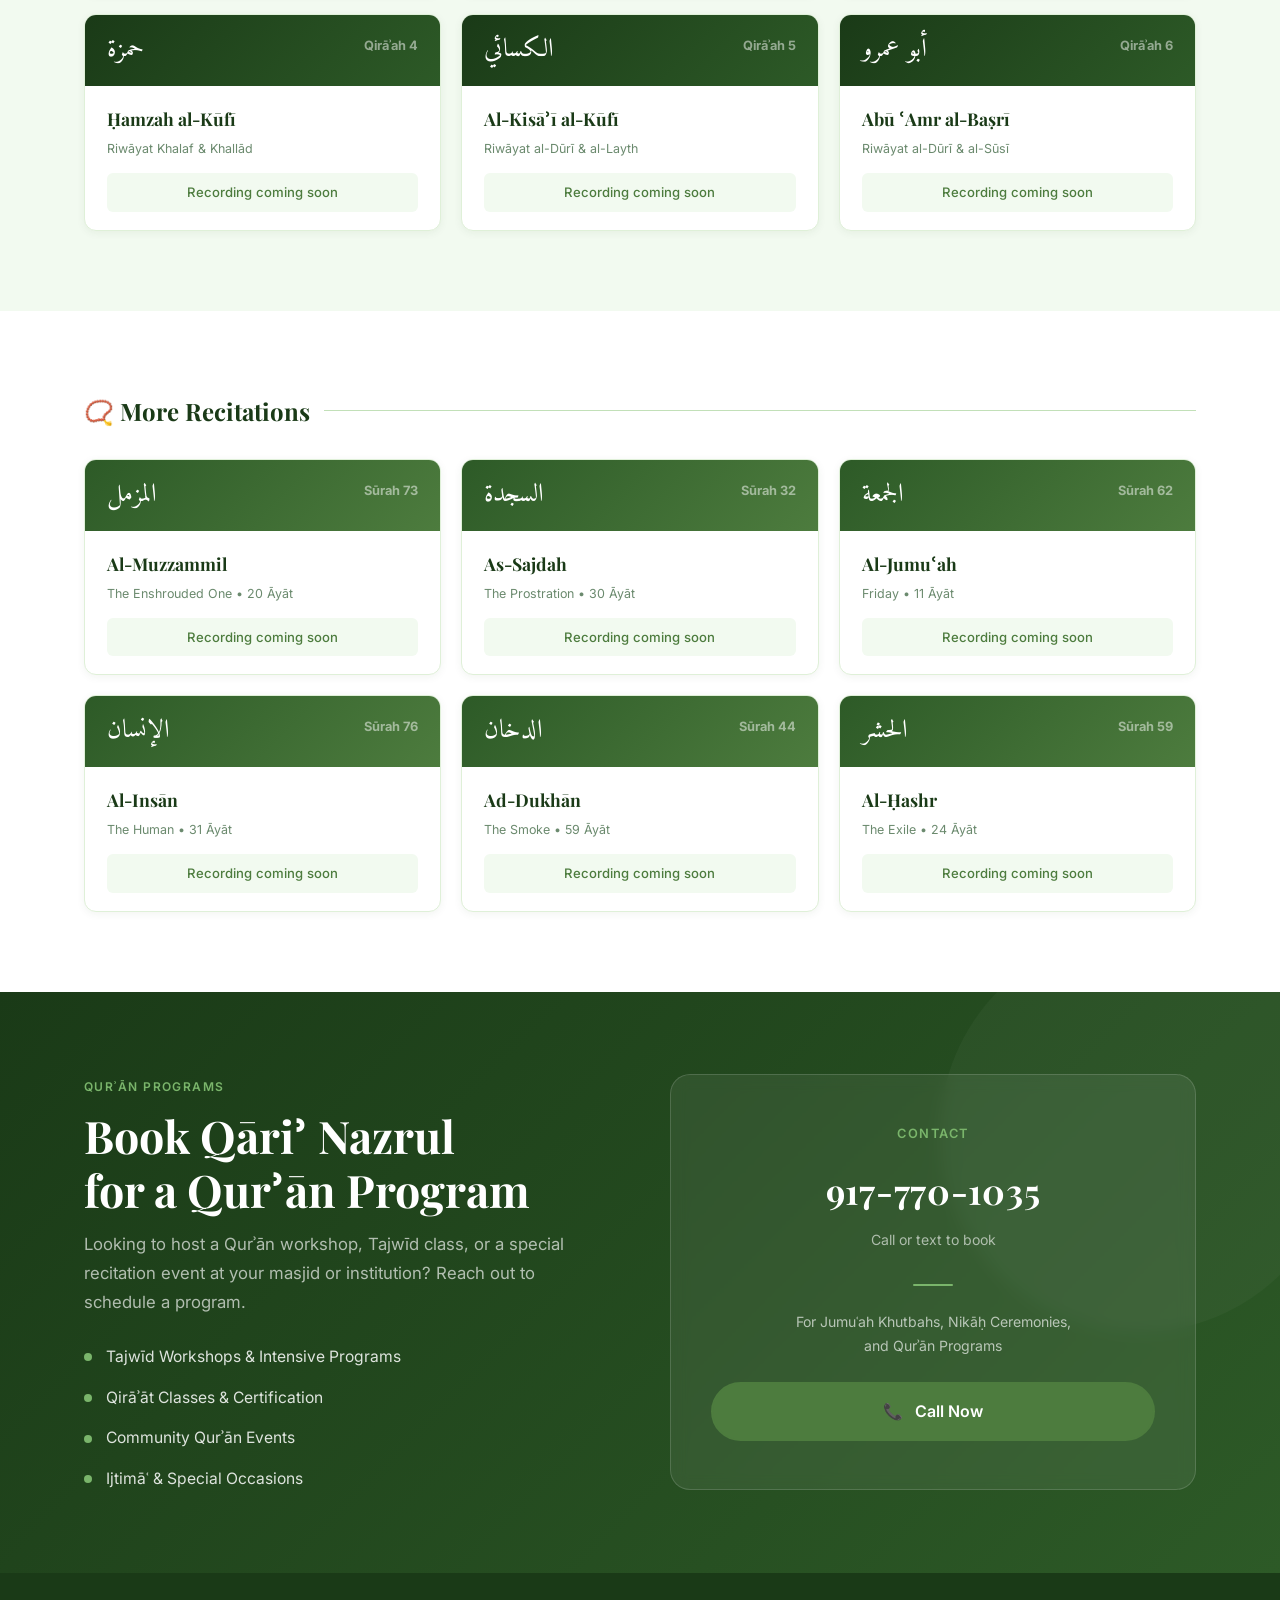
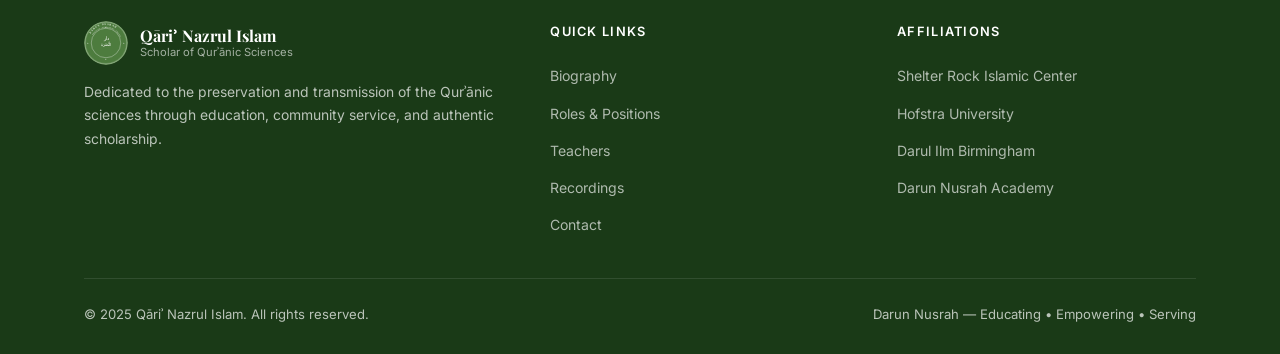
==== commit 90b39f1c: "Hide recordings section from public; all code preserved in comments Co-Authored-By: Claude Sonnet 4." ====
--- a/recordings.html
+++ b/recordings.html
@@ -29,7 +29,7 @@
         <li><a href="index.html#roles">Roles</a></li>
         <li><a href="index.html#scholars">Teachers</a></li>
         <li><a href="index.html#services">Services</a></li>
-        <li><a href="recordings.html" class="btn-nav">Recordings</a></li>
+        <!-- <li><a href="recordings.html" class="btn-nav">Recordings</a></li> -->
       </ul>
     </div>
   </nav>
